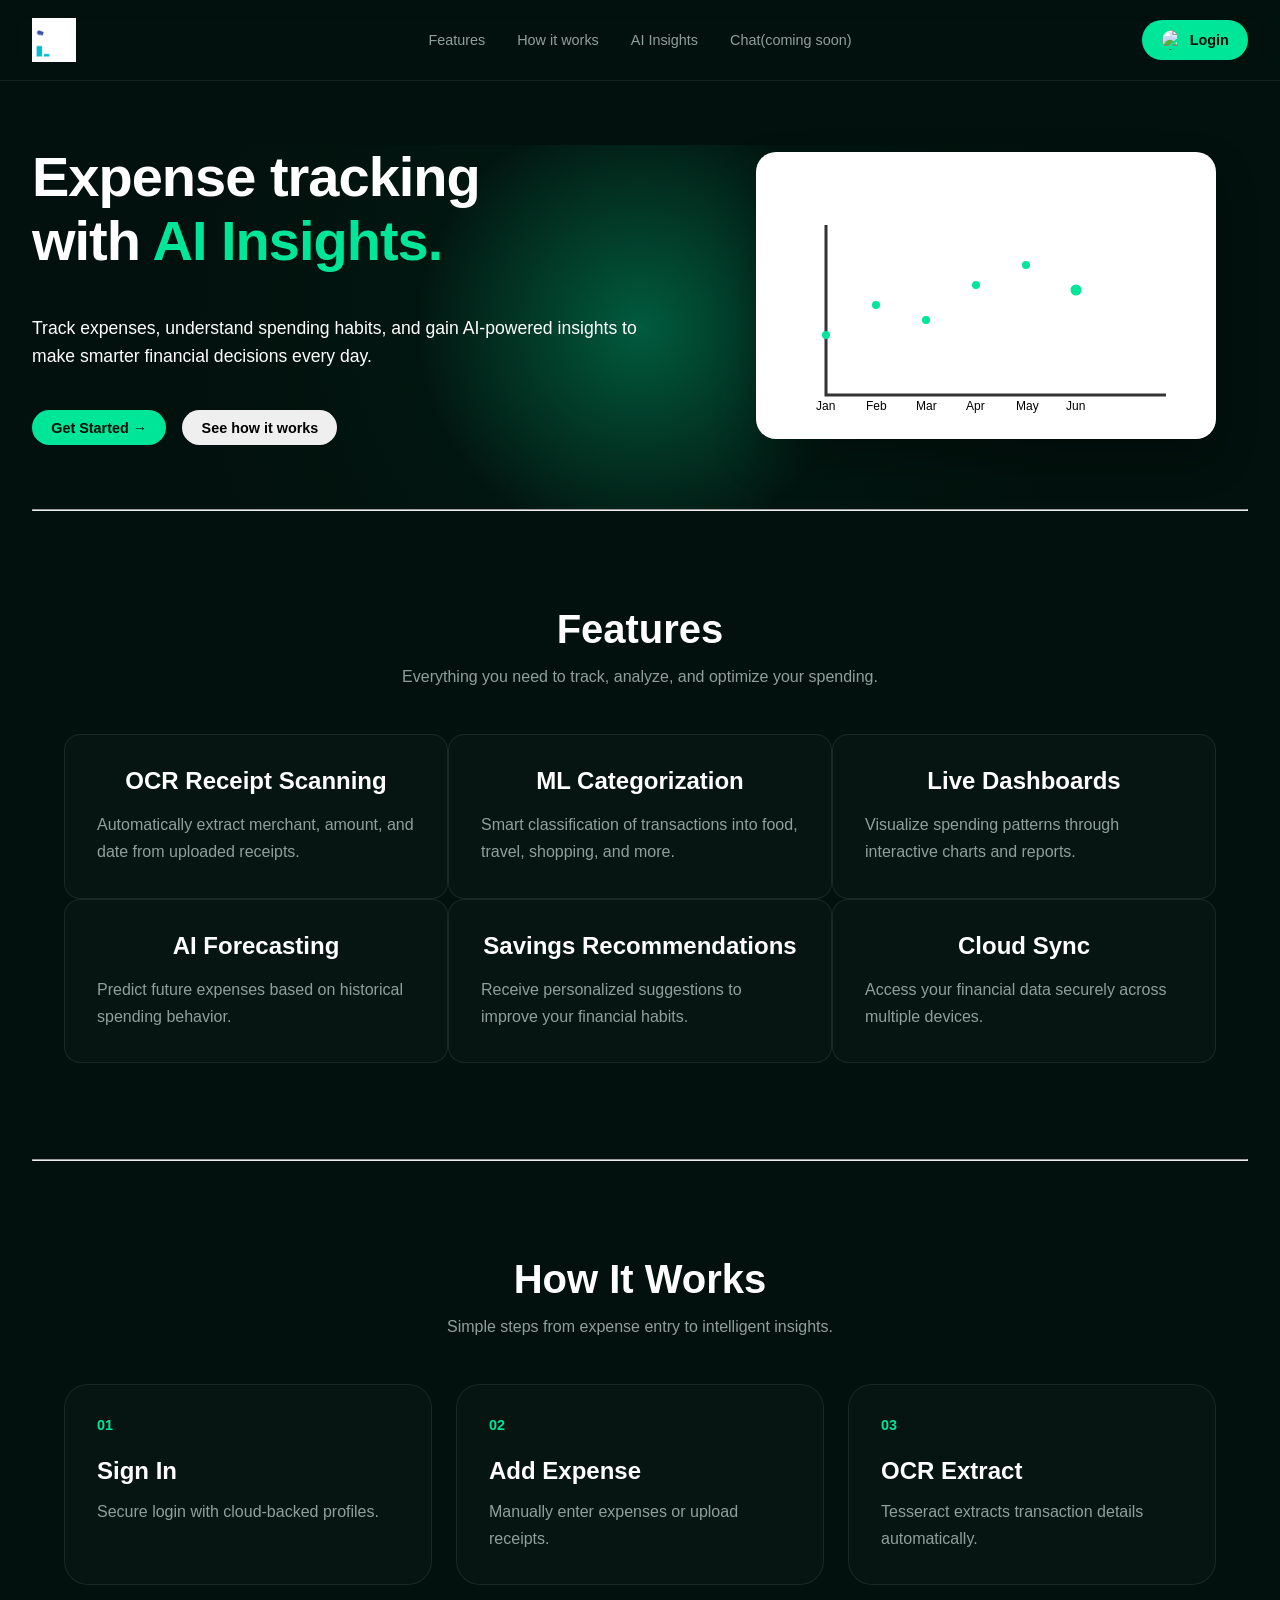
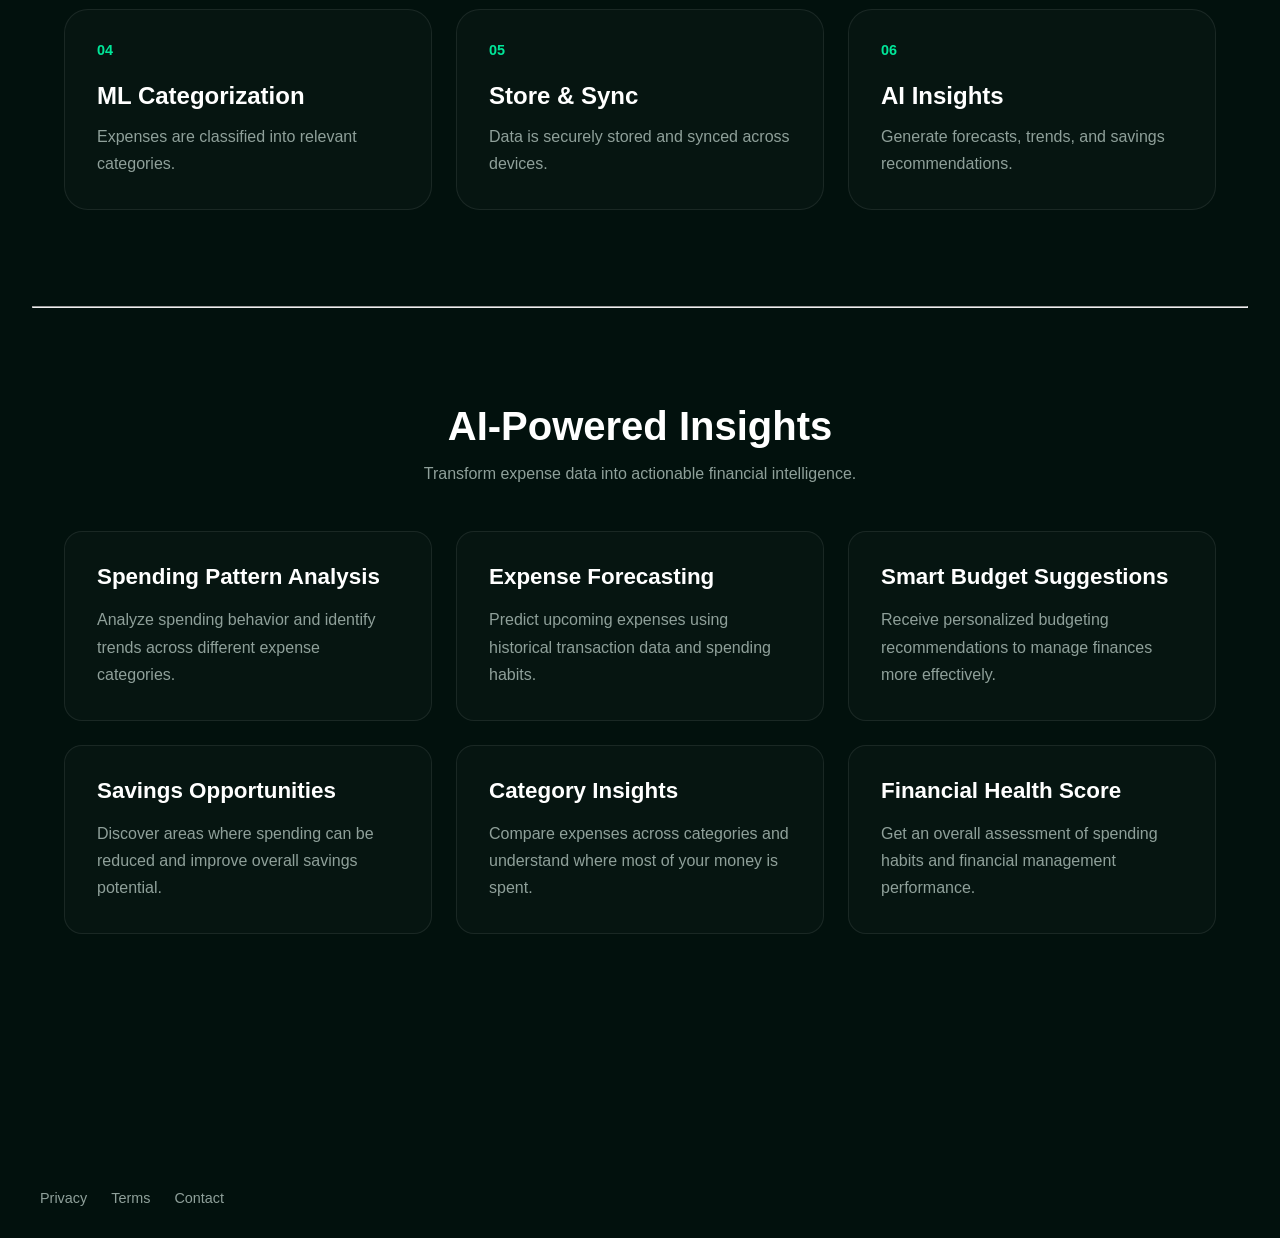
==== index.html @ 33c73909 "Add files via upload" ====
<!DOCTYPE html>
<html lang="en">
<head>
  <meta charset="UTF-8">
  <meta name="viewport" content="width=device-width, initial-scale=1.0">
  <title>Expense Tracking ET</title>
  <link rel="stylesheet" href="style.css">
</head>
<body class = "page-layout">

  <!-- nav -->
  <header class="top-bar">
    <div class="box-container">
      <div class="logo">
        <div class="logo-gif-box">
          <img src="logo2.gif" alt="Finsight Animated Logo" class="logo-img">
        </div>
      </div>
    
     <nav class="nav-links">
        <a href="#features" class="nav-item">Features</a>
        <a href="#workflow" class="nav-item">How it works</a>
        <a href="#ai-insights" class="nav-item">AI Insights</a>
        <a href="#chat" class="nav-item">Chat(coming soon)</a>
      </nav>

      <div class="action-area">
        <button class="btn btn-primary login-layout-box">
          <div class="login-gif-box">
            <img src="login3.gif" alt="User Animation" class="logo-img">
          </div>
          <span>Login</span>
        </button>
      </div>
    </div>
  </header>

  <!-- main  -->
   <main class="main-content">
    <!-- hero  -->
    <section class="hero-section">
      <div class="hero-left">
        <h1 class="hero-title">Expense tracking <br>with <span class="highlight-text">AI Insights.</span></h1>
        
        <p class="hero-description">
          <p class="hero-description">
            Track expenses, understand spending habits, and gain AI-powered insights to make smarter financial decisions every day.
          </p>
        </p>

        <div class="hero-actions">
          <button class="btn btn-primary">Get Started →</button>
          <button class="btn btn-secondary" onclick="location.href='#workflow'"> 
            See how it works
          </button>
        </div>
      </div>

      <!-- right card -->
      <div class="hero-right">
        <div class="viz-card">
          <div class="viz-header">
            <span class="viz-title"> Real-time Analytics</span>
          </div>
          <div class="canvas-wrapper">
            <canvas id="analytics-canvas" width="400" height="200"></canvas>
          </div>
        </div>
      </div>
    </section>
    <hr> 
    <section id="features" class="features-section">

  <div class="section-heading">
    <h2>Features</h2>
    <p>Everything you need to track, analyze, and optimize your spending.</p>
  </div>

  <div class="features-grid">

    <div class="feature-card">
      <!-- <img src="expense.gif" alt="Expense Tracking" class="feature-gif"> -->
      <h3>OCR Receipt Scanning</h3>
      <p>Automatically extract merchant, amount, and date from uploaded receipts.</p>
    </div>

    <div class="feature-card">
      <!-- <img src="expense.gif" alt="Expense Tracking" class="feature-gif"> -->
      <h3>ML Categorization</h3>
      <p>Smart classification of transactions into food, travel, shopping, and more.</p>
    </div>

    <div class="feature-card">
      <!-- <img src="expense.gif" alt="Expense Tracking" class="feature-gif"> -->
      <h3>Live Dashboards</h3>
      <p>Visualize spending patterns through interactive charts and reports.</p>
    </div>

    <div class="feature-card">
      <!-- <img src="expense.gif" alt="Expense Tracking" class="feature-gif"> -->
      <h3>AI Forecasting</h3>
      <p>Predict future expenses based on historical spending behavior.</p>
    </div>

    <div class="feature-card">
      <!-- <img src="expense.gif" alt="Expense Tracking" class="feature-gif"> -->
      <h3>Savings Recommendations</h3>
      <p>Receive personalized suggestions to improve your financial habits.</p>
    </div>

    <div class="feature-card">
      <!-- <img src="Cloud-sync.gif" alt="Expense Tracking" class="feature-gif"> -->
      <h3>Cloud Sync</h3>
      <p>Access your financial data securely across multiple devices.</p>
    </div>
  </div>
</section>
<hr>
<!-- working -->
 <section id="workflow" class="workflow-section">

    <div class="section-heading">
        <h2>How It Works</h2>
        <p>Simple steps from expense entry to intelligent insights.</p>
    </div>

    <div class="workflow-grid">

        <div class="workflow-card">
            <span class="step-number">01</span>
            <h3>Sign In</h3>
            <p>Secure login with cloud-backed profiles.</p>
        </div>

        <div class="workflow-card">
            <span class="step-number">02</span>
            <h3>Add Expense</h3>
            <p>Manually enter expenses or upload receipts.</p>
        </div>

        <div class="workflow-card">
            <span class="step-number">03</span>
            <h3>OCR Extract</h3>
            <p>Tesseract extracts transaction details automatically.</p>
        </div>

        <div class="workflow-card">
            <span class="step-number">04</span>
            <h3>ML Categorization</h3>
            <p>Expenses are classified into relevant categories.</p>
        </div>

        <div class="workflow-card">
            <span class="step-number">05</span>
            <h3>Store & Sync</h3>
            <p>Data is securely stored and synced across devices.</p>
        </div>

        <div class="workflow-card">
            <span class="step-number">06</span>
            <h3>AI Insights</h3>
            <p>Generate forecasts, trends, and savings recommendations.</p>
        </div>
    </div>
</section>
<hr>

<section id="ai-insights" class="ai-section">
    <div class="section-heading">
        <h2>AI-Powered Insights</h2>
        <p>
            Transform expense data into actionable financial intelligence.
        </p>
    </div>

    <div class="ai-grid">

        <div class="ai-card">
            <h3>Spending Pattern Analysis</h3>
            <p>
                Analyze spending behavior and identify trends across different expense categories.
            </p>
        </div>

        <div class="ai-card">
            <h3>Expense Forecasting</h3>
            <p>
                Predict upcoming expenses using historical transaction data and spending habits.
            </p>
        </div>

        <div class="ai-card">
            <h3>Smart Budget Suggestions</h3>
            <p>
                Receive personalized budgeting recommendations to manage finances more effectively.
            </p>
        </div>

        <div class="ai-card">
            <h3>Savings Opportunities</h3>
            <p>
                Discover areas where spending can be reduced and improve overall savings potential.
            </p>
        </div>

        <div class="ai-card">
            <h3>Category Insights</h3>
            <p>
                Compare expenses across categories and understand where most of your money is spent.
            </p>
        </div>

        <div class="ai-card">
            <h3>Financial Health Score</h3>
            <p>
                Get an overall assessment of spending habits and financial management performance.
            </p>
        </div>
    </div>
</section>

   </main>
     <footer class="app-footer">
    <div class="footer-container">
      <div class="footer-links">
        <a href="#privacy">Privacy</a>
        <a href="#terms">Terms</a>
        <a href="#contact">Contact</a>
      </div>
    </div>
  </footer>
  <script src="script.js"></script>
</body>
</html>
---- style.css ----
* {
  margin: 0;
  padding: 0;
  box-sizing: border-box;
  font-family: 'Segoe UI', Tahoma, Geneva, Verdana, sans-serif;
}


body{
    background:#02110d;
    color: white;
}

.page-layout {
  min-height: 100vh;
  display: flex;
  flex-direction: column;
}

/* nav */
.top-bar {
  position: sticky;
  top: 0;
  z-index: 100;
  backdrop-filter: blur(10px);
  /* background: rgba(2, 15, 10, 0.7); */
  border-bottom: 1px solid rgba(255, 255, 255, 0.08);
}

.box-container {
  width:100%;
  /* margin: 0 auto; */
  padding: 0 2rem;
  height: 80px;
  display: flex;
  justify-content: space-between;
  align-items: center;
}

.nav-links{
    display:flex;
    gap:2rem;
    position:absolute;
    left:50%;
    transform:translateX(-50%);
}

.nav-item {
  text-decoration: none;
  font-size: 0.9rem;
  font-weight: 500;
  color: #8fa09a;
}

.nav-item:hover {
  color: #00e699 !important;
}

.action-area{
    margin-left:auto;
    flex:1;
    display:flex;
    justify-content:flex-end;
}

/* logo & login  */
.logo-gif-box {
  display: inline-flex;
  align-items: center;
  justify-content: center;
  width: 44px;
  height: 44px;
  overflow: hidden;
  margin-right: auto;
}

.login-gif-box {
  display: inline-flex;
  align-items: center;
  justify-content: center;
  width: 20px;
  height: 20px;
  overflow: hidden;
  border-radius: 50%;
}

.logo {
  display: flex;
  align-items: center;
}

.logo-img {
  width: 100%;
  height: 100%;
  object-fit: contain;
}

/* btn  */
.btn {
  padding: 0.6rem 1.2rem;
  border-radius: 50px;
  font-size: 0.9rem;
  font-weight: 600;
  cursor: pointer;
  border: none;
  display: inline-flex;
  align-items: center;
  transition: transform 0.2s ease, background 0.2s ease;
}

.btn:hover {
  transform: translateY(-1px);
}

.btn-primary {
  background: #00e699;
  color: #020f0a;
}

.btn-primary:hover {
  background: #00b377;
}

.login-layout-box {
  gap: 0.5rem;
}
 /* main  & hero */
.main-content {
  width: 100%;
  padding: 4rem 2rem;
  flex: 1;
}

.hero-section {
background:
    radial-gradient(circle,
    rgba(0, 230, 153, 0.35) 0%,
    rgba(2, 65, 44, 0.1) 35%,
    transparent 70%);
  display: grid;
  grid-template-columns: 1.2fr 1fr;
  gap: 4rem;
  align-items: center;
  padding-bottom: 4rem;
  position:relative;
}
.hero-title {
  font-size: 3.5rem;
  font-weight: 800;
  line-height: 1.15;
  letter-spacing: -1px;
  margin-bottom: 1.5rem;
}
.highlight-text {
  color: #00e699;
}
.hero-description {
  font-size: 1.1rem;
  line-height: 1.6;
  margin-bottom: 2.5rem;
}
.hero-actions {
  display: flex;
  gap: 1rem;
}

.hero-right {
  display: flex;
  justify-content: center;
  align-items: center;
}

.viz-card {
  width: 100%;
  max-width: 460px;
  border-radius: 20px;
  padding: 1.5rem;
  box-shadow: 0 20px 40px rgba(0,0,0,0.3);
  position: relative;
  overflow: hidden;
  background: white;
}
/* right card setup  */
.viz-card:hover {
  transform: perspective(1000px) rotateX(2deg) rotateY(-2deg);
}
.viz-header {
  display: flex;
  justify-content: space-between;
  align-items: center;
  margin-bottom: 1.5rem;
}
.viz-title {
  font-size: 0.85rem;
  font-weight: 600;
  letter-spacing: 0.5px;
  opacity: 0.8;
}
.canvas-wrapper {
  width: 100%;
  display: flex;
  justify-content: center;
}
.canvas-wrapper canvas{
  width:100%;
  max-width:400px;
}

/* features  */
.features-section{
    padding: 6rem 2rem;
}

.section-heading{
    text-align:center;
    margin-bottom:3rem;
}

.section-heading h2{
    font-size:2.5rem;
    margin-bottom:1rem;
}

.section-heading p{
    color:#8fa09a;
}

.features-grid{
    display:grid;
    grid-template-columns:repeat(3,1fr);
    gap:0;
}

.feature-card{
    padding:2rem;
    border:1px solid rgba(255,255,255,0.08);
    background:rgba(255,255,255,0.02);
    border-radius: 16px;
    transition:0.3s ease;
}

.feature-card:hover{
    transform:translateY(-5px);
    border-color:rgba(0,230,153,0.3);
    background:rgba(0,230,153,0.04);
}

.feature-card h3{
    margin-bottom:1rem;
    text-align: center;
    font-size:1.5rem;
    color:white;
}

.feature-card p{
    color:#8fa09a;
    line-height:1.7;
}
/* .feature-gif{
    width:70px;
    height:70px;
    object-fit:contain;

    margin-bottom:1.5rem;
} */

/* working */
.workflow-section{
    padding: 6rem 2rem;
}

.workflow-grid{
    display:grid;
    grid-template-columns:repeat(3,1fr);
    gap:1.5rem;
    margin-top:3rem;
}

.workflow-card{
    padding:2rem;
    background:rgba(255,255,255,0.02);
    border:1px solid rgba(255,255,255,0.08);
    border-radius:24px;
    min-height:170px;
    transition:0.3s ease;
}

.workflow-card:hover{
    transform:translateY(-5px);
    border-color:rgba(0,230,153,0.3);
    background:rgba(0,230,153,0.03);
}

.step-number{
    display:block;
    color:#00e699;
    font-size:0.9rem;
    font-weight:700;
    margin-bottom:1.5rem;
}

.workflow-card h3{
    color:white;
    margin-bottom:0.8rem;
    font-size:1.5rem;
}

.workflow-card p{
    color:#8fa09a;
    line-height:1.7;
}

/* insights */
.ai-section{
    padding: 6rem 2rem;
}

.ai-grid{
    display: grid;
    grid-template-columns: repeat(3,1fr);
    gap: 1.5rem;
    margin-top: 3rem;
}

.ai-card{
    padding: 2rem;
    background: rgba(255,255,255,0.02);
    border: 1px solid rgba(255,255,255,0.08);
    border-radius: 18px;
    transition: 0.3s ease;
}

.ai-card:hover{
    transform: translateY(-5px);
    border-color: rgba(0,230,153,0.3);
    background: rgba(0,230,153,0.03);
}

.ai-card h3{
    font-size: 1.4rem;
    margin-bottom: 1rem;
    color: white;
}

.ai-card p{
    color: #8fa09a;
    line-height: 1.7;
}


@media (max-width: 900px) {
  .hero-section {
    grid-template-columns: 1fr;
    gap: 3rem;
    text-align: center;
  }
  .hero-left {
    display: flex;
    flex-direction: column;
    align-items: center;
  }
  .hero-actions {
    justify-content: center;
  }
  .box-container{
    flex-wrap: wrap;
    height: auto;
    padding: 1rem;
 }
  .nav-links{
    width: 100%;
    justify-content: center;
    margin-top: 1rem;
  }
    .workflow-grid{
        grid-template-columns:1fr;
    }
    .ai-grid{
        grid-template-columns: 1fr;
    }
}

/* footer  */
.app-footer {
  margin-top: 4rem;
  padding: 2rem;
  border-top: 1px solid var(--border-dark);
}
.footer-container {
  max-width:1200px;
  margin: 0 auto;
  display: flex;
  justify-content: space-between;
  align-items: center;
}
.footer-links {
  display: flex;
  gap: 1.5rem;
}
.footer-links a {
  text-decoration: none;
  color: #8fa09a;
  font-size: 0.9rem;
}
.footer-links a:hover {
  color: #00e699;
}

html{
    scroll-behavior: smooth;
}
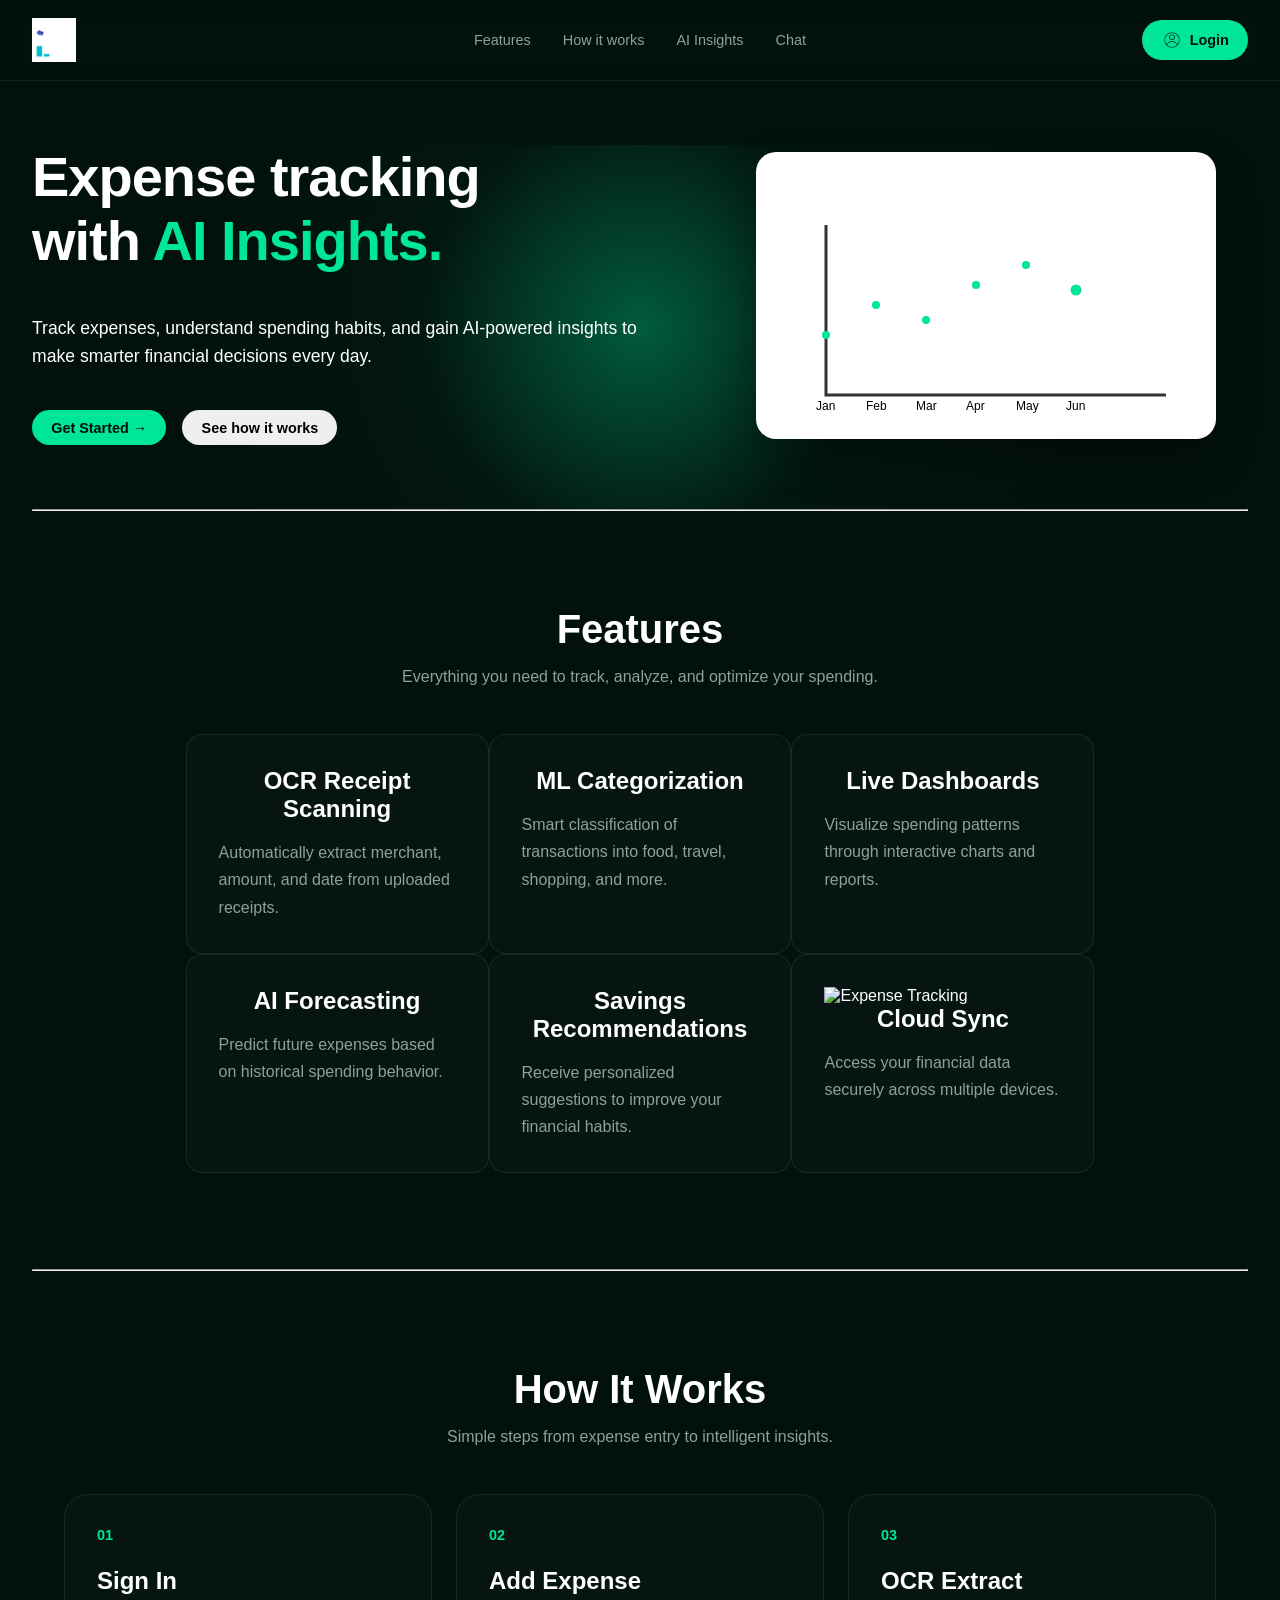
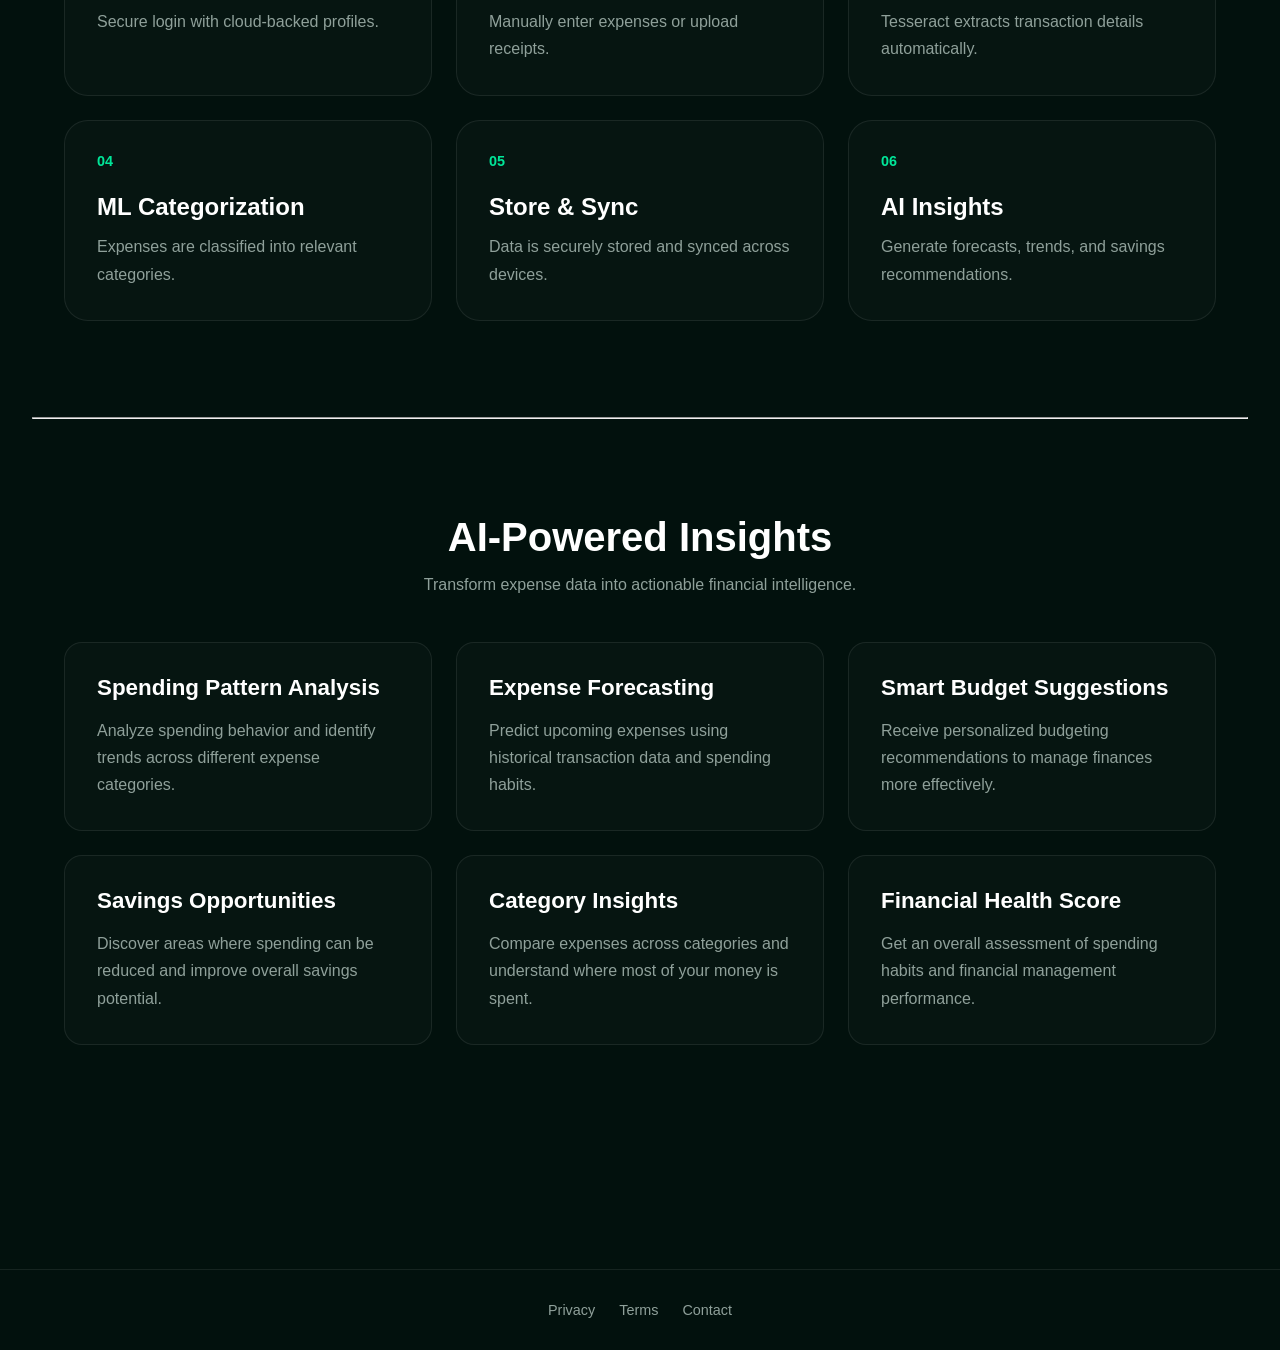
==== commit 23a546b3: "Add files via upload" ====
--- a/index.html
+++ b/index.html
@@ -4,16 +4,17 @@
   <meta charset="UTF-8">
   <meta name="viewport" content="width=device-width, initial-scale=1.0">
   <title>Expense Tracking ET</title>
-  <link rel="stylesheet" href="style.css">
+  <link rel="stylesheet" href="Frontend/style.css">
 </head>
 <body class = "page-layout">
 
   <!-- nav -->
+  
   <header class="top-bar">
     <div class="box-container">
       <div class="logo">
         <div class="logo-gif-box">
-          <img src="logo2.gif" alt="Finsight Animated Logo" class="logo-img">
+          <img src="Frontend/refrences/logo.gif" alt="Animated Logo" class="logo-img">
         </div>
       </div>
     
@@ -21,13 +22,13 @@
         <a href="#features" class="nav-item">Features</a>
         <a href="#workflow" class="nav-item">How it works</a>
         <a href="#ai-insights" class="nav-item">AI Insights</a>
-        <a href="#chat" class="nav-item">Chat(coming soon)</a>
+        <a href="#" class="nav-item" id="chatLink">Chat</a>
       </nav>
 
       <div class="action-area">
-        <button class="btn btn-primary login-layout-box">
+        <button class="btn btn-primary login-layout-box" id="loginBtn">
           <div class="login-gif-box">
-            <img src="login3.gif" alt="User Animation" class="logo-img">
+            <img src="Frontend/refrences/login.gif" alt="User Animation" class="logo-img">
           </div>
           <span>Login</span>
         </button>
@@ -37,6 +38,7 @@
 
   <!-- main  -->
    <main class="main-content">
+    
     <!-- hero  -->
     <section class="hero-section">
       <div class="hero-left">
@@ -49,7 +51,7 @@
         </p>
 
         <div class="hero-actions">
-          <button class="btn btn-primary">Get Started →</button>
+        <button class="btn btn-primary" id="getStartedBtn">Get Started →</button>
           <button class="btn btn-secondary" onclick="location.href='#workflow'"> 
             See how it works
           </button>
@@ -70,7 +72,6 @@
     </section>
     <hr> 
     <section id="features" class="features-section">
-
   <div class="section-heading">
     <h2>Features</h2>
     <p>Everything you need to track, analyze, and optimize your spending.</p>
@@ -109,7 +110,7 @@
     </div>
 
     <div class="feature-card">
-      <!-- <img src="Cloud-sync.gif" alt="Expense Tracking" class="feature-gif"> -->
+      <img src="Cloud-sync.gif" alt="Expense Tracking" class="feature-gif">
       <h3>Cloud Sync</h3>
       <p>Access your financial data securely across multiple devices.</p>
     </div>
@@ -229,6 +230,18 @@
       </div>
     </div>
   </footer>
-  <script src="script.js"></script>
+<div class="login-overlay" id="loginOverlay">
+    <div class="login-modal">
+        <span class="close-btn" id="closeBtn">&times;</span>
+        <h1>Login</h1><br>
+        <form>
+          <input type="email" id="email" placeholder="Enter Mail ID" required>
+          <input type="password" id="password" placeholder="Enter Password" required>
+          <input type="text" id="displayName" placeholder="Enter Display Name">
+          <button type="submit" class="btn btn-primary login-submit"> LOGIN </button>
+        </form>
+    </div>
+</div>
+  <script src="Frontend/script.js"></script>
 </body>
 </html>
--- a/Frontend/style.css
+++ b/Frontend/style.css
@@ -0,0 +1,681 @@
+* {
+  margin: 0;
+  padding: 0;
+  box-sizing: border-box;
+  font-family: 'Segoe UI', Tahoma, Geneva, Verdana, sans-serif;
+}
+
+
+body{
+    background:#02110d;
+    color: white;
+}
+
+.page-layout {
+  min-height: 100vh;
+  display: flex;
+  flex-direction: column;
+}
+
+/* nav */
+.top-bar {
+  position: sticky;
+  top: 0;
+  z-index: 100;
+  backdrop-filter: blur(10px);
+  /* background: rgba(2, 15, 10, 0.7); */
+  border-bottom: 1px solid rgba(255, 255, 255, 0.08);
+}
+
+.box-container {
+  width:100%;
+  /* margin: 0 auto; */
+  padding: 0 2rem;
+  height: 80px;
+  display: flex;
+  justify-content: space-between;
+  align-items: center;
+}
+
+.nav-links{
+    display:flex;
+    gap:2rem;
+    position:absolute;
+    left:50%;
+    transform:translateX(-50%);
+}
+
+.nav-item {
+  text-decoration: none;
+  font-size: 0.9rem;
+  font-weight: 500;
+  color: #8fa09a;
+}
+
+.nav-item:hover {
+  color: #00e699 !important;
+}
+
+.action-area{
+    margin-left:auto;
+    flex:1;
+    display:flex;
+    justify-content:flex-end;
+}
+
+/* logo & login  */
+.logo-gif-box {
+  display: inline-flex;
+  align-items: center;
+  justify-content: center;
+  width: 44px;
+  height: 44px;
+  overflow: hidden;
+  margin-right: auto;
+}
+
+.login-gif-box {
+  display: inline-flex;
+  align-items: center;
+  justify-content: center;
+  width: 20px;
+  height: 20px;
+  overflow: hidden;
+  border-radius: 50%;
+}
+
+.login-modal h1{
+    text-align:center;
+    font-size: 2rem;
+    letter-spacing:2px;
+    margin-bottom:0.75rem;
+    font-family: 'Courier New', Courier, monospace;
+    font-weight:400;
+}
+
+.login-overlay{
+  position:fixed;
+  inset:0;
+  background:rgba(0,0,0,0.5);
+  backdrop-filter:blur(8px);
+  display:none;
+  justify-content:center;
+  align-items:center;
+  z-index:1000;
+}
+.login-modal{
+  width:420px;
+  padding:3rem 2.5rem;
+  background:#081b15;
+  border:1px solid rgba(0,230,153,0.2);
+  border-radius:25px;
+  box-shadow:
+  0 0 40px rgba(0,230,153,0.15),
+  0 20px 60px rgba(0,0,0,0.5);
+  position:relative;
+  animation:popup 0.3s ease;
+}
+@keyframes popup{
+    from{
+        opacity:0;
+        transform:scale(0.8);
+    }
+    to{
+        opacity:1;
+        transform:scale(1);
+    }
+}
+
+.login-modal input{
+  width:100%;
+  padding:1rem;
+  margin-bottom:1rem;
+  border-radius:12px;
+  border:1px solid rgba(255,255,255,0.1);
+  background:#10231d;
+  color:white;
+}
+.login-modal input::placeholder{
+    color:#9ca3af;
+    font-size:0.95rem;
+}
+.login-submit{
+  width:20%;
+  display:flex;
+  justify-content:center;
+  align-items:center;
+  font-size: 2rem;
+}
+
+.login-modal form{
+    display:flex;
+    flex-direction:column;
+    align-items:center;
+    font-size: 20px;
+}
+
+
+.close-btn{
+  position:absolute;
+  top:15px;
+  right:20px;
+  cursor:pointer;
+  font-size:1.5rem;
+}
+.logo {
+  display: flex;
+  align-items: center;
+}
+
+.logo-img {
+  width: 100%;
+  height: 100%;
+  object-fit: contain;
+}
+
+/* btn  */
+.btn {
+  padding: 0.6rem 1.2rem;
+  border-radius: 50px;
+  font-size: 0.9rem;
+  font-weight: 600;
+  cursor: pointer;
+  border: none;
+  display: inline-flex;
+  align-items: center;
+  transition: transform 0.2s ease, background 0.2s ease;
+}
+
+.btn:hover {
+  transform: translateY(-1px);
+}
+
+.btn-primary {
+  background: #00e699;
+  color: #020f0a;
+}
+
+.btn-primary:hover {
+  background: #00b377;
+}
+
+.login-layout-box {
+  gap: 0.5rem;
+}
+ /* main  & hero */
+.main-content {
+  width: 100%;
+  padding: 4rem 2rem;
+  flex: 1;
+}
+
+.hero-section {
+background:
+    radial-gradient(circle,
+    rgba(0, 230, 153, 0.35) 0%,
+    rgba(2, 65, 44, 0.1) 35%,
+    transparent 70%);
+  display: grid;
+  grid-template-columns: 1.2fr 1fr;
+  gap: 4rem;
+  align-items: center;
+  padding-bottom: 4rem;
+  position:relative;
+}
+.hero-title {
+  font-size: 3.5rem;
+  font-weight: 800;
+  line-height: 1.15;
+  letter-spacing: -1px;
+  margin-bottom: 1.5rem;
+}
+.highlight-text {
+  color: #00e699;
+}
+.hero-description {
+  font-size: 1.1rem;
+  line-height: 1.6;
+  margin-bottom: 2.5rem;
+}
+.hero-actions {
+  display: flex;
+  gap: 1rem;
+}
+
+.hero-right {
+  display: flex;
+  justify-content: center;
+  align-items: center;
+}
+
+.viz-card {
+  width: 100%;
+  max-width: 460px;
+  border-radius: 20px;
+  padding: 1.5rem;
+  box-shadow: 0 20px 40px rgba(0,0,0,0.3);
+  position: relative;
+  overflow: hidden;
+  background: white;
+}
+/* right card setup  */
+.viz-card:hover {
+  transform: perspective(1000px) rotateX(2deg) rotateY(-2deg);
+}
+.viz-header {
+  display: flex;
+  justify-content: space-between;
+  align-items: center;
+  margin-bottom: 1.5rem;
+}
+.viz-title {
+  font-size: 0.85rem;
+  font-weight: 600;
+  letter-spacing: 0.5px;
+  opacity: 0.8;
+}
+.canvas-wrapper {
+  width: 100%;
+  display: flex;
+  justify-content: center;
+}
+.canvas-wrapper canvas{
+  width:100%;
+  max-width:400px;
+}
+
+/* features  */
+.features-section{
+    padding: 6rem 2rem;
+    margin-left: 10%;
+    margin-right: 10%;
+}
+
+.section-heading{
+    text-align:center;
+    margin-bottom:3rem;
+}
+
+.section-heading h2{
+    font-size:2.5rem;
+    margin-bottom:1rem;
+}
+
+.section-heading p{
+    color:#8fa09a;
+}
+
+.features-grid{
+    display:grid;
+    grid-template-columns:repeat(3,1fr);
+    gap:0;
+}
+
+.feature-card{
+    padding:2rem;
+    border:1px solid rgba(255,255,255,0.08);
+    background:rgba(255,255,255,0.02);
+    border-radius: 16px;
+    transition:0.3s ease;
+}
+
+.feature-card:hover{
+    transform:translateY(-5px);
+    border-color:rgba(0,230,153,0.3);
+    background:rgba(0,230,153,0.04);
+}
+
+.feature-card h3{
+    margin-bottom:1rem;
+    text-align: center;
+    font-size:1.5rem;
+    color:white;
+}
+
+.feature-card p{
+    color:#8fa09a;
+    line-height:1.7;
+}
+/* .feature-gif{
+    width:70px;
+    height:70px;
+    object-fit:contain;
+
+    margin-bottom:1.5rem;
+} */
+
+/* working */
+.workflow-section{
+    padding: 6rem 2rem;
+}
+
+.workflow-grid{
+    display:grid;
+    grid-template-columns:repeat(3,1fr);
+    gap:1.5rem;
+    margin-top:3rem;
+}
+
+.workflow-card{
+    padding:2rem;
+    background:rgba(255,255,255,0.02);
+    border:1px solid rgba(255,255,255,0.08);
+    border-radius:24px;
+    min-height:170px;
+    transition:0.3s ease;
+}
+
+.workflow-card:hover{
+    transform:translateY(-5px);
+    border-color:rgba(0,230,153,0.3);
+    background:rgba(0,230,153,0.03);
+}
+
+.step-number{
+    display:block;
+    color:#00e699;
+    font-size:0.9rem;
+    font-weight:700;
+    margin-bottom:1.5rem;
+}
+
+.workflow-card h3{
+    color:white;
+    margin-bottom:0.8rem;
+    font-size:1.5rem;
+}
+
+.workflow-card p{
+    color:#8fa09a;
+    line-height:1.7;
+}
+
+/* insights */
+.ai-section{
+    padding: 6rem 2rem;
+}
+
+.ai-grid{
+    display: grid;
+    grid-template-columns: repeat(3,1fr);
+    gap: 1.5rem;
+    margin-top: 3rem;
+}
+
+.ai-card{
+    padding: 2rem;
+    background: rgba(255,255,255,0.02);
+    border: 1px solid rgba(255,255,255,0.08);
+    border-radius: 18px;
+    transition: 0.3s ease;
+}
+
+.ai-card:hover{
+    transform: translateY(-5px);
+    border-color: rgba(0,230,153,0.3);
+    background: rgba(0,230,153,0.03);
+}
+
+.ai-card h3{
+    font-size: 1.4rem;
+    margin-bottom: 1rem;
+    color: white;
+}
+
+.ai-card p{
+    color: #8fa09a;
+    line-height: 1.7;
+}
+
+
+@media (max-width: 900px) {
+  .hero-section {
+    grid-template-columns: 1fr;
+    gap: 3rem;
+    text-align: center;
+  }
+  .hero-left {
+    display: flex;
+    flex-direction: column;
+    align-items: center;
+  }
+  .hero-actions {
+    justify-content: center;
+  }
+  .box-container{
+    flex-wrap: wrap;
+    height: auto;
+    padding: 1rem;
+ }
+  .nav-links{
+    width: 100%;
+    justify-content: center;
+    margin-top: 1rem;
+  }
+    .workflow-grid{
+        grid-template-columns:1fr;
+    }
+    .ai-grid{
+      grid-template-columns: 1fr;
+    }
+}
+
+/* DashBoard */
+.dashboard-layout{
+  display:flex;
+  min-height:100vh;
+  
+}
+
+.sidebar{
+  width:150px;
+  background:#041813;
+  border-right:1px solid rgba(255,255,255,0.08);
+  display:flex;
+  flex-direction:column;
+  align-items: center;
+  padding:2rem 1rem;
+}
+
+.sidebar-logo{
+  text-align:center;
+}
+
+.sidebar-logo img{
+  width: 44px;
+  height: 44px;
+  object-fit: contain;
+}
+
+.sidebar-nav{
+  display:flex;
+  flex-direction:column;
+  gap:1rem;
+}
+
+.sidebar-nav a{
+  text-decoration:none;
+  color:#8fa09a;
+  padding:1rem;
+  border-radius:12px;
+  transition:0.3s;
+}
+
+.sidebar-nav a:hover{
+  background:rgba(0,230,153,0.08);
+  color:#00e699;
+}
+
+.profile-icon{
+  width:60px;
+  height:60px;
+  border-radius:50%;
+  background:#00e699;
+  color:#02110d;
+  display:flex;
+  justify-content:center;
+  align-items:center;
+  margin:auto;
+  font-size:2rem;
+}
+
+.dashboard-content{
+  flex:1;
+  padding:2rem;
+}
+
+.dashboard-top{
+  display:grid;
+  grid-template-columns:2fr 1fr;
+  gap:1.5rem;
+  margin-top:2rem;
+}
+
+.welcome-card{
+  background:rgba(255,255,255,0.03);
+  border:1px solid rgba(255,255,255,0.08);
+  border-radius:20px;
+  padding:2rem;
+  display:flex;
+  justify-content:space-between;
+  align-items:center;
+}
+
+.welcome-card h2{
+  font-size:2rem;
+  margin-bottom:0.5rem;
+}
+
+.welcome-card p{
+  color:#8fa09a;
+}
+
+.add-expense-btn{
+  background:#00e699;
+  color:#02110d;
+  border:none;
+  padding:1rem 1.8rem;
+  border-radius:12px;
+  font-size:1rem;
+  font-weight:600;
+  cursor:pointer;
+  transition:0.3s;
+}
+
+.add-expense-btn:hover{
+  background:#00c884;
+}
+
+.summary-card{
+  background:rgba(255,255,255,0.03);
+  border:1px solid rgba(255,255,255,0.08);
+  border-radius:20px;
+  padding:2rem;
+}
+.summary-card h3{
+  margin-bottom:1rem;
+}
+.summary-details{
+  display:flex;
+  flex-direction:column;
+  gap:1rem;
+}
+.summary-details p{
+  color:#d1d5db;
+}
+
+.dashboard-middle{
+  display:grid;
+  grid-template-columns:2fr 1fr;
+  gap:1.5rem;
+  margin-top:1.5rem;
+}
+
+.transactions-card{
+  background:rgba(255,255,255,0.03);
+  border:1px solid rgba(255,255,255,0.08);
+  border-radius:20px;
+  padding:1.5rem;
+}
+
+.card-header{
+  margin-bottom:1rem;
+}
+
+.transaction-table{
+  width:100%;
+  border-collapse:collapse;
+}
+
+.transaction-table th{
+  text-align:left;
+  padding:1rem;
+  border-bottom:1px solid rgba(255,255,255,0.08);
+}
+
+.transaction-table td{
+  padding:1rem;
+  color:#d1d5db;
+}
+
+.transaction-table tr:hover{
+  background:rgba(255,255,255,0.03);
+}
+
+.analytics-section{
+  display:flex;
+  flex-direction:column;
+  gap:1.5rem;
+}
+
+.chart-card{
+  background:rgba(255,255,255,0.03);
+  border:1px solid rgba(255,255,255,0.08);
+  border-radius:20px;
+  padding:1.5rem;
+}
+
+.chart-card h3{
+    margin-bottom:1rem;
+}
+
+.chart-placeholder{
+  height:220px;
+  display:flex;
+  justify-content:center;
+  align-items:center;
+  border:1px dashed rgba(0,230,153,0.3);
+  border-radius:12px;
+  color:#8fa09a;
+}
+/* footer  */
+.app-footer {
+  margin-top: 4rem;
+  padding: 2rem;
+  border-top: 1px solid rgba(255, 255, 255, 0.08);
+  display: flex;
+  justify-content: flex;
+}
+.footer-container {
+  max-width:1200px;
+  margin: 0 auto;
+  display: flex;
+  justify-content: space-between;
+  align-items: center;
+}
+.footer-links {
+  display: flex;
+  gap: 1.5rem;
+}
+.footer-links a {
+  text-decoration: none;
+  color: #8fa09a;
+  font-size: 0.9rem;
+}
+.footer-links a:hover {
+  color: #00e699;
+}
+
+html{
+    scroll-behavior: smooth;
+}
